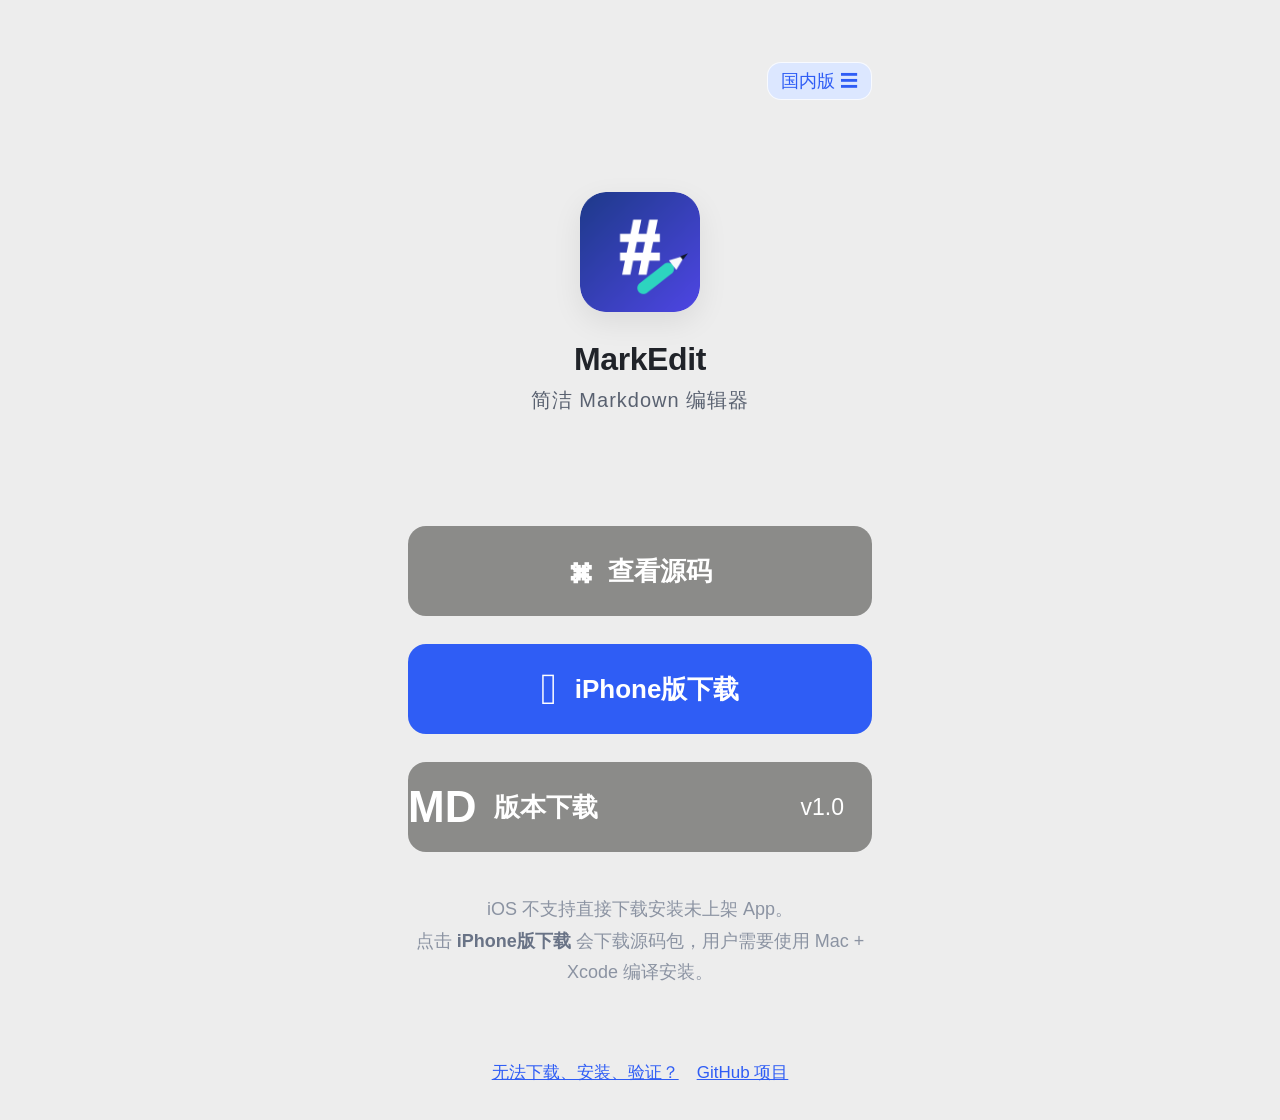
==== docs/index.html @ 8d0e7192 "Add public download landing page" ====
<!doctype html>
<html lang="zh-CN">
<head>
  <meta charset="utf-8">
  <meta name="viewport" content="width=device-width, initial-scale=1, viewport-fit=cover">
  <title>MarkEdit 下载</title>
  <style>
    :root {
      color-scheme: light;
      --blue: #2f5df5;
      --gray: #8b8b89;
      --text: #202329;
      --muted: #7a8290;
      --bg: #ededed;
    }
    * { box-sizing: border-box; }
    body {
      margin: 0;
      min-height: 100vh;
      font-family: -apple-system, BlinkMacSystemFont, "SF Pro Text", "PingFang SC", "Helvetica Neue", Arial, sans-serif;
      background: var(--bg);
      color: var(--text);
    }
    .page {
      width: min(100%, 520px);
      margin: 0 auto;
      min-height: 100vh;
      padding: max(42px, env(safe-area-inset-top)) 28px 36px;
      display: flex;
      flex-direction: column;
      align-items: center;
    }
    .switch {
      align-self: flex-end;
      display: inline-flex;
      align-items: center;
      gap: 8px;
      margin-top: 20px;
      padding: 9px 13px;
      color: var(--blue);
      background: #dce7ff;
      border: 1px solid rgba(255,255,255,.8);
      border-radius: 14px;
      font-size: 18px;
      line-height: 1;
    }
    .hero {
      margin-top: 92px;
      text-align: center;
    }
    .icon {
      width: 120px;
      height: 120px;
      border-radius: 26px;
      box-shadow: 0 10px 30px rgba(0,0,0,.08);
    }
    h1 {
      margin: 26px 0 10px;
      font-size: 32px;
      line-height: 1.1;
      letter-spacing: -.4px;
    }
    .tagline {
      margin: 0;
      font-size: 20px;
      color: #596170;
      letter-spacing: 1px;
    }
    .actions {
      width: 100%;
      margin-top: 112px;
      display: grid;
      gap: 28px;
    }
    .btn {
      width: 100%;
      min-height: 90px;
      border: 0;
      border-radius: 18px;
      color: white;
      font-size: 26px;
      font-weight: 800;
      text-decoration: none;
      display: flex;
      align-items: center;
      justify-content: center;
      gap: 18px;
      box-shadow: none;
      -webkit-tap-highlight-color: transparent;
    }
    .btn.gray { background: var(--gray); }
    .btn.blue { background: var(--blue); }
    .btn .brand { font-size: 44px; line-height: 1; }
    .btn .version {
      margin-left: auto;
      padding-right: 28px;
      font-size: 23px;
      font-weight: 500;
    }
    .note {
      margin: 42px 0 0;
      color: #8b93a2;
      font-size: 18px;
      line-height: 1.75;
      text-align: center;
    }
    .note strong { color: #697386; font-weight: 700; }
    .links {
      margin-top: auto;
      padding-top: 72px;
      display: flex;
      gap: 18px;
      flex-wrap: wrap;
      justify-content: center;
      font-size: 17px;
    }
    .links a { color: var(--blue); text-decoration: underline; }
    @media (max-width: 380px) {
      .page { padding-left: 20px; padding-right: 20px; }
      .hero { margin-top: 64px; }
      .actions { margin-top: 76px; }
      .btn { min-height: 78px; font-size: 22px; }
    }
  </style>
</head>
<body>
  <main class="page">
    <div class="switch">国内版 ☰</div>

    <section class="hero">
      <img class="icon" src="assets/app-icon.png" alt="MarkEdit 图标">
      <h1>MarkEdit</h1>
      <p class="tagline">简洁 Markdown 编辑器</p>
    </section>

    <section class="actions" aria-label="下载选项">
      <a class="btn gray" href="https://github.com/qiandongsun/MarkEdit" rel="noopener">
        <span class="brand">⌘</span>
        <span>查看源码</span>
      </a>

      <a class="btn blue" href="https://github.com/qiandongsun/MarkEdit/archive/refs/heads/main.zip" rel="noopener">
        <span class="brand"></span>
        <span>iPhone版下载</span>
      </a>

      <a class="btn gray" href="https://github.com/qiandongsun/MarkEdit/releases" rel="noopener">
        <span class="brand">MD</span>
        <span>版本下载</span>
        <span class="version">v1.0</span>
      </a>
    </section>

    <p class="note">
      iOS 不支持直接下载安装未上架 App。<br>
      点击 <strong>iPhone版下载</strong> 会下载源码包，用户需要使用 Mac + Xcode 编译安装。
    </p>

    <nav class="links">
      <a href="https://github.com/qiandongsun/MarkEdit#如何运行" rel="noopener">无法下载、安装、验证？</a>
      <a href="https://github.com/qiandongsun/MarkEdit" rel="noopener">GitHub 项目</a>
    </nav>
  </main>
</body>
</html>
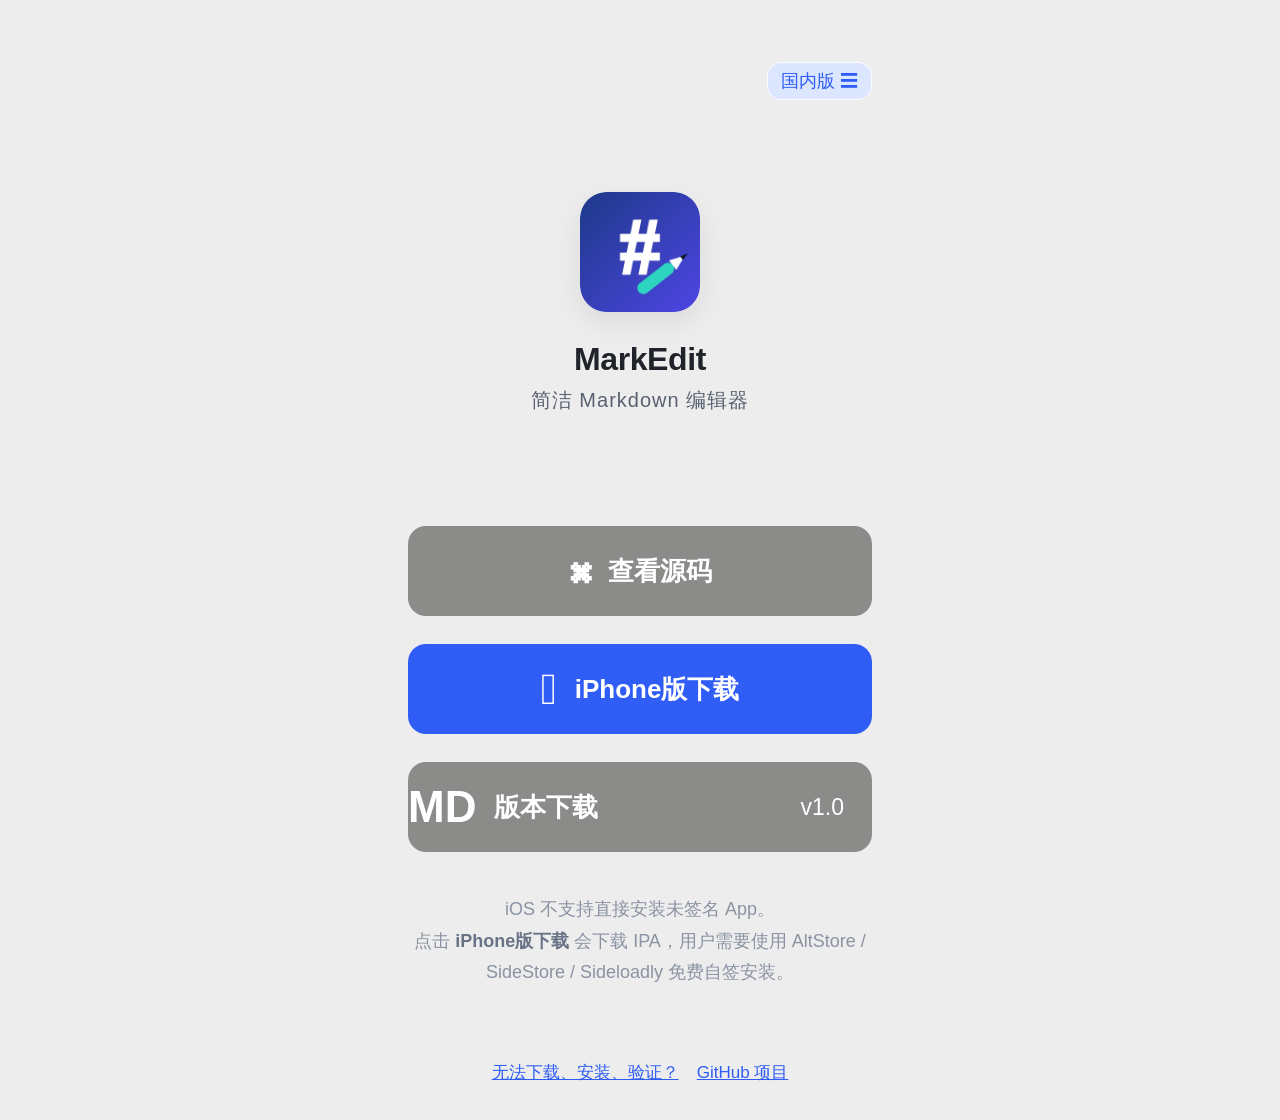
==== commit 5b4c16c7: "Point download page to IPA release" ====
--- a/docs/index.html
+++ b/docs/index.html
@@ -139,7 +139,7 @@
         <span>查看源码</span>
       </a>
 
-      <a class="btn blue" href="https://github.com/qiandongsun/MarkEdit/archive/refs/heads/main.zip" rel="noopener">
+      <a class="btn blue" href="https://github.com/qiandongsun/MarkEdit/releases/latest/download/MarkEdit-unsigned.ipa" rel="noopener">
         <span class="brand"></span>
         <span>iPhone版下载</span>
       </a>
@@ -152,8 +152,8 @@
     </section>
 
     <p class="note">
-      iOS 不支持直接下载安装未上架 App。<br>
-      点击 <strong>iPhone版下载</strong> 会下载源码包，用户需要使用 Mac + Xcode 编译安装。
+      iOS 不支持直接安装未签名 App。<br>
+      点击 <strong>iPhone版下载</strong> 会下载 IPA，用户需要使用 AltStore / SideStore / Sideloadly 免费自签安装。
     </p>
 
     <nav class="links">
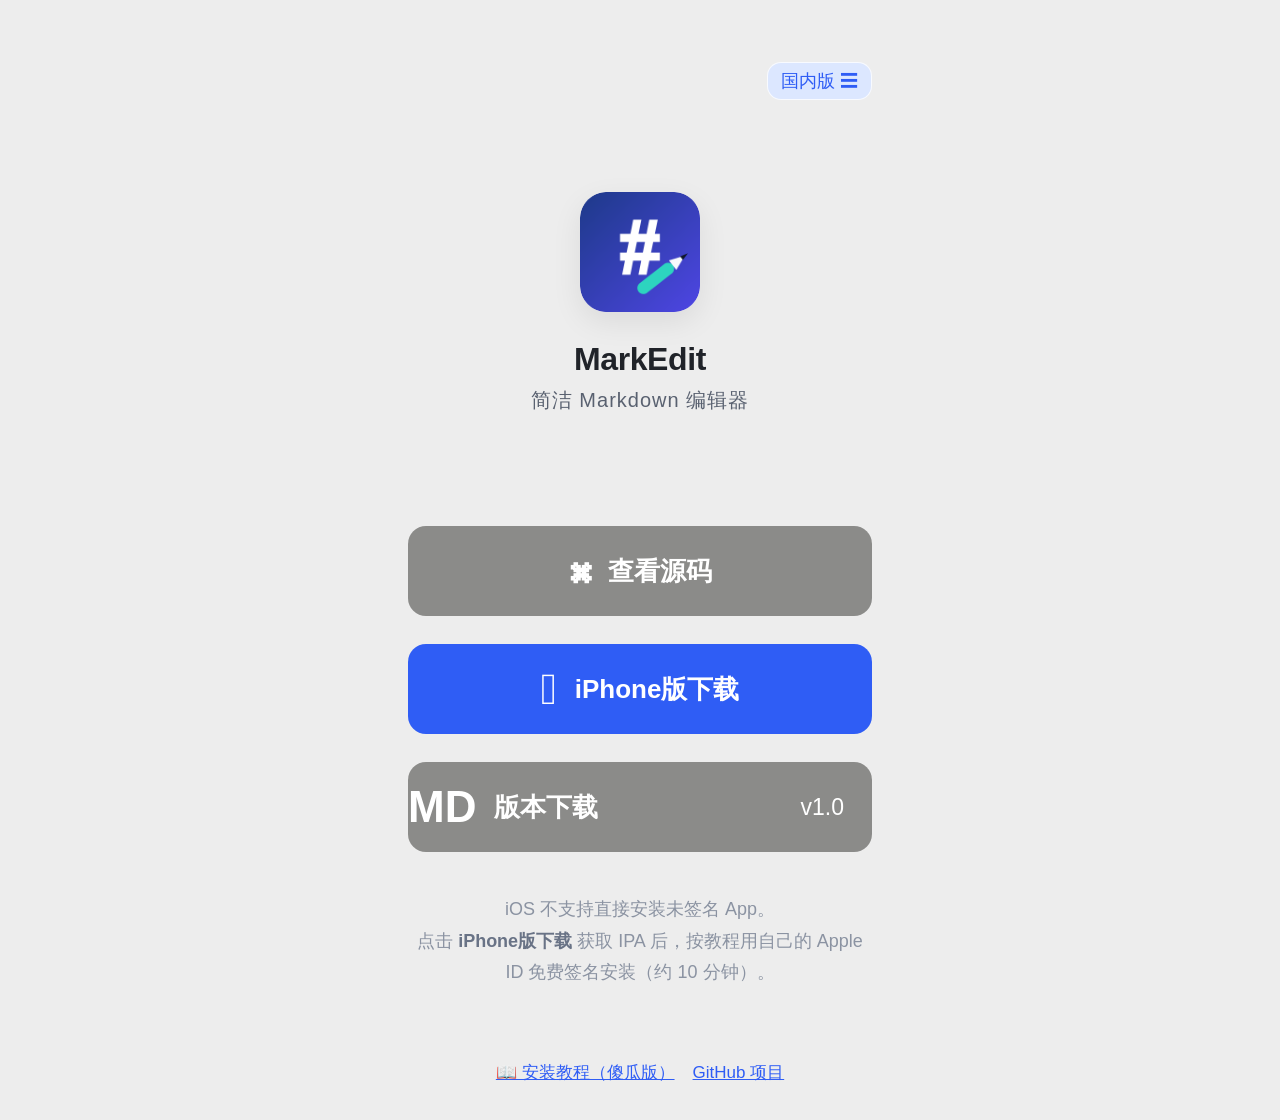
==== commit fbf2daf8: "Add step-by-step self-signing install tutorial page Co-Authored-By: Claude Opus 4.8 <noreply@anthrop" ====
--- a/docs/index.html
+++ b/docs/index.html
@@ -153,11 +153,11 @@
 
     <p class="note">
       iOS 不支持直接安装未签名 App。<br>
-      点击 <strong>iPhone版下载</strong> 会下载 IPA，用户需要使用 AltStore / SideStore / Sideloadly 免费自签安装。
+      点击 <strong>iPhone版下载</strong> 获取 IPA 后，按教程用自己的 Apple ID 免费签名安装（约 10 分钟）。
     </p>
 
     <nav class="links">
-      <a href="https://github.com/qiandongsun/MarkEdit#如何运行" rel="noopener">无法下载、安装、验证？</a>
+      <a href="install.html">📖 安装教程（傻瓜版）</a>
       <a href="https://github.com/qiandongsun/MarkEdit" rel="noopener">GitHub 项目</a>
     </nav>
   </main>
